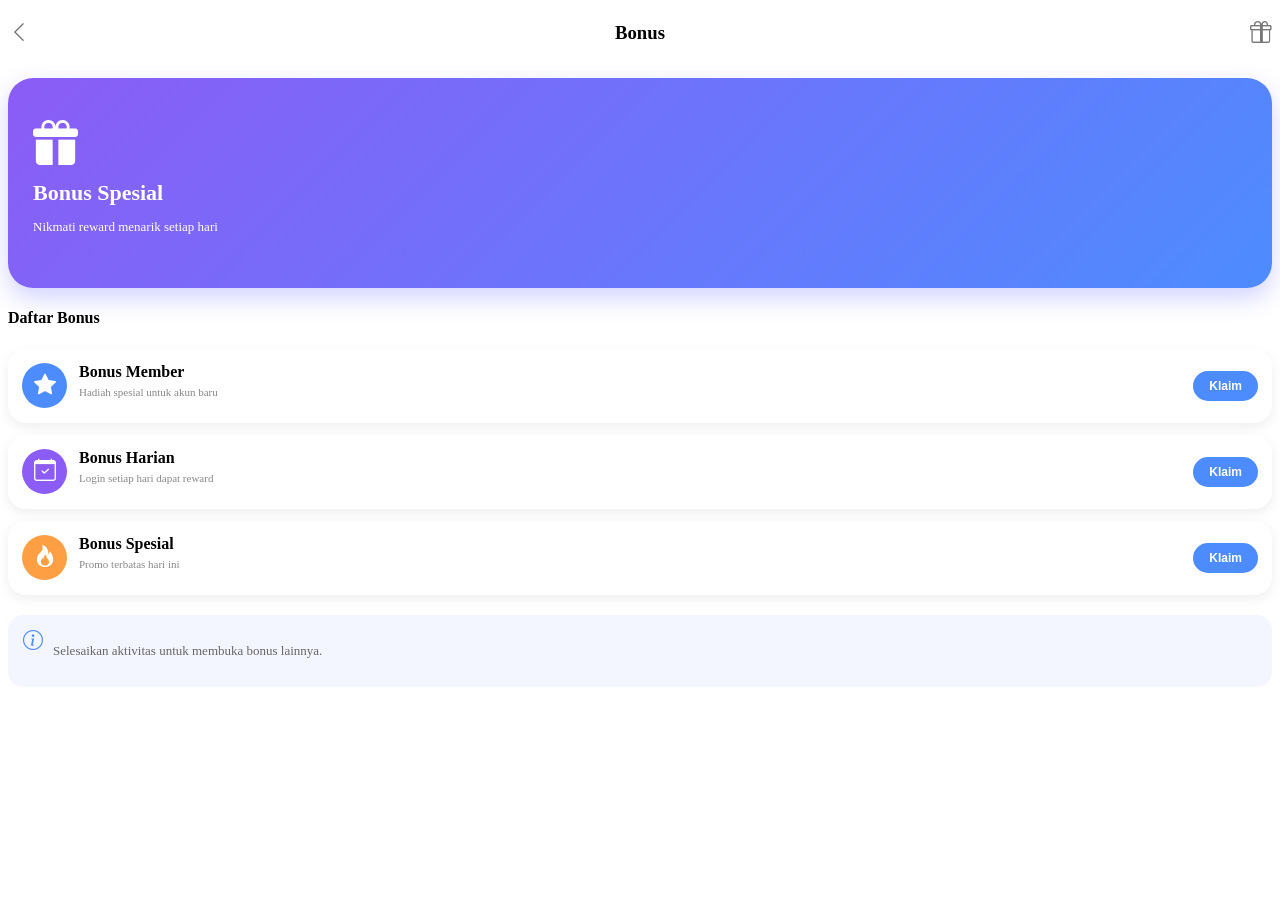
==== bonus.html @ 9101ee60 "Add files via upload" ====
<!DOCTYPE html>
<html lang="id">

<head>

<meta charset="UTF-8">
<meta name="viewport" content="width=device-width, initial-scale=1.0">

<title>Bonus</title>


<link 
href="https://cdn.jsdelivr.net/npm/bootstrap-icons@1.11.3/font/bootstrap-icons.min.css"
rel="stylesheet">


<link rel="stylesheet" href="style.css">


</head>


<body>


<div class="mobile-app">



<!-- HEADER -->

<header class="page-header">


<a href="home.html">

<i class="bi bi-chevron-left"></i>

</a>


<h3>
Bonus
</h3>


<i class="bi bi-gift"></i>


</header>






<!-- BONUS HERO -->


<section class="bonus-hero">


<div>


<i class="bi bi-gift-fill"></i>


<h2>
Bonus Spesial
</h2>


<p>
Nikmati reward menarik setiap hari
</p>


</div>



</section>







<!-- LIST BONUS -->


<h4>
Daftar Bonus
</h4>



<section class="bonus-list">





<div class="bonus-card">


<div class="bonus-icon blue">

<i class="bi bi-star-fill"></i>

</div>



<div>

<b>
Bonus Member
</b>


<p>
Hadiah spesial untuk akun baru
</p>


</div>



<button class="claim-btn">

Klaim

</button>


</div>








<div class="bonus-card">


<div class="bonus-icon purple">

<i class="bi bi-calendar-check"></i>

</div>



<div>

<b>
Bonus Harian
</b>


<p>
Login setiap hari dapat reward
</p>


</div>



<button class="claim-btn">

Klaim

</button>


</div>








<div class="bonus-card">


<div class="bonus-icon orange">

<i class="bi bi-fire"></i>

</div>



<div>

<b>
Bonus Spesial
</b>


<p>
Promo terbatas hari ini
</p>


</div>



<button class="claim-btn">

Klaim

</button>


</div>




</section>








<!-- INFO -->


<section class="bonus-info">


<i class="bi bi-info-circle"></i>


<p>
Selesaikan aktivitas untuk membuka bonus lainnya.
</p>


</section>





</div>





<script src="script.js"></script>


<script>


// tombol klaim


document.querySelectorAll(".claim-btn")
.forEach(btn=>{


btn.onclick=function(){


alert("Bonus berhasil diklaim");


}



});


</script>




</body>

</html>
---- style.css ----
/* LOGIN PAGE */


.login-page{


min-height:100vh;

display:flex;

align-items:center;

justify-content:center;


background:

linear-gradient(
135deg,
#eef3ff,
#f9f1ff
);


padding:20px;


}



.login-box{


width:100%;

max-width:380px;

background:white;


border-radius:25px;


padding:35px 25px;


text-align:center;


box-shadow:

0 15px 40px rgba(0,0,0,.08);


}



.logo{


width:80px;

height:80px;

border-radius:50%;


margin:auto;

display:flex;

align-items:center;

justify-content:center;


background:

linear-gradient(
135deg,
#5d8cff,
#8c5cff
);


color:white;


font-size:40px;


margin-bottom:20px;


}



.login-box h2{

font-size:24px;

margin-bottom:8px;


}



.login-box p{

font-size:13px;

color:#888;

margin-bottom:25px;


}



.input-box{


height:55px;

border-radius:15px;


background:#f5f5f7;


display:flex;

align-items:center;


padding:0 15px;


gap:10px;


margin-bottom:15px;


}



.input-box i{

color:#777;

font-size:20px;


}



.input-box input{


border:none;

outline:none;

background:none;


width:100%;


font-size:14px;


}




.login-btn{


width:100%;

height:55px;


border:none;

border-radius:15px;


background:

linear-gradient(
90deg,
#5d8cff,
#8c5cff
);


color:white;


font-weight:bold;


font-size:15px;


}



.login-box small{


display:block;

margin-top:15px;

color:#999;


}

/* =====================
   LOADING SCREEN
===================== */


.loading-screen{

position:fixed;

inset:0;

background:white;

display:none;

align-items:center;

justify-content:center;

z-index:9999;


}



.loading-content{

text-align:center;

}



.loading-logo{


width:80px;

height:80px;


border-radius:50%;


background:

linear-gradient(
135deg,
#5d8cff,
#8c5cff
);


display:flex;

align-items:center;

justify-content:center;


margin:auto;

color:white;

font-size:40px;


animation:pulse 1s infinite;


}



.loading-content h3{

margin-top:20px;

font-size:18px;


}



.loading-content p{

font-size:13px;

color:#888;


}



.loader{


width:35px;

height:35px;

border-radius:50%;


border:4px solid #eee;

border-top-color:#6c63ff;


margin:20px auto;


animation:spin .8s linear infinite;


}



@keyframes spin{

to{

transform:rotate(360deg);

}

}



@keyframes pulse{


50%{

transform:scale(1.1);

}


}

/* HOME */

.home-top{

display:flex;
justify-content:space-between;
align-items:center;

margin-bottom:20px;

}


.home-top h3{

font-size:18px;

}



.home-top p{

font-size:12px;
color:#888;

}



.home-top i{

font-size:22px;
color:#777;

}




.home-balance{


padding:20px;

border-radius:22px;


background:

linear-gradient(
135deg,
#6c63ff,
#4da3ff
);


color:white;


display:flex;

justify-content:space-between;

align-items:center;


box-shadow:

0 10px 25px rgba(80,100,255,.25);


}



.home-balance span{

font-size:12px;

}


.home-balance h1{

font-size:26px;

margin:10px 0;

}



.balance-icon{


width:60px;

height:60px;

border-radius:50%;


background:rgba(255,255,255,.2);


display:flex;

align-items:center;

justify-content:center;


font-size:30px;


}






.menu-grid{

display:grid;

grid-template-columns:repeat(3,1fr);

gap:12px;

}



.menu-card{


height:110px;

background:white;


border-radius:18px;


display:flex;

flex-direction:column;

justify-content:center;

align-items:center;


gap:12px;


box-shadow:

0 5px 15px rgba(0,0,0,.07);


}



.menu-icon{


width:48px;

height:48px;


border-radius:50%;


display:flex;

align-items:center;

justify-content:center;


font-size:24px;

color:white;


}



.blue{
background:#4d8cff;
}


.purple{

background:#8b5cf6;

}


.orange{

background:#ff9f43;

}





.promo-home{


background:

linear-gradient(
120deg,
#ff7b7b,
#ffb347
);


border-radius:20px;


padding:18px;


color:white;


display:flex;

justify-content:space-between;

align-items:center;


}



.promo-home i{

font-size:30px;

display:block;

}



.promo-home p{

font-size:12px;

margin-top:5px;

}



.promo-home button{


border:none;

padding:8px 18px;

border-radius:20px;


background:white;

color:#ff7b7b;


}





.activity-box{


background:white;


padding:15px;


border-radius:18px;


box-shadow:

0 5px 15px rgba(0,0,0,.06);


}



.activity-box div{


font-size:13px;

margin-bottom:10px;


}



.activity-box i{

color:#2ecc71;

margin-right:8px;


}





.bottom-nav{


position:fixed;

bottom:0;

left:50%;

transform:translateX(-50%);


width:100%;

max-width:420px;


height:65px;


background:white;


display:flex;

justify-content:space-around;

align-items:center;


border-top:1px solid #eee;


}



.bottom-nav div{


display:flex;

flex-direction:column;

align-items:center;


color:#999;


}


.bottom-nav i{

font-size:22px;

}


.bottom-nav small{

font-size:11px;

}


.bottom-nav .active{

color:#5d8cff;

}

/* WITHDRAW HEADER */

.withdraw-header{

height:50px;

display:flex;

align-items:center;

justify-content:space-between;

margin-bottom:15px;

}


.withdraw-header i{

font-size:22px;

color:#777;

}


.withdraw-header a{

color:#777;

}





/* WITHDRAW CARD */


.withdraw-card{


background:

linear-gradient(
135deg,
#d8a7ff,
#58b8ff
);


border-radius:18px;


padding:18px;


display:flex;

align-items:center;

justify-content:space-between;


color:white;


}



.withdraw-card p{

font-size:12px;

}



.withdraw-card h1{

font-size:25px;

margin:8px 0;

}



.check-icon{


width:55px;

height:55px;


border-radius:50%;


background:#39c96b;


display:flex;

align-items:center;

justify-content:center;


font-size:35px;


}






/* NOMINAL */


.nominal-grid{


display:grid;

grid-template-columns:1fr 1fr;


gap:12px;


}



.nominal-grid button{


height:55px;


border:none;


border-radius:14px;


background:#4d8cff;


color:white;


font-size:15px;


font-weight:bold;


}







/* TASK */


.task-list{

display:flex;

flex-direction:column;

gap:12px;

}



.task-box{


background:white;


padding:12px;


border-radius:15px;


display:flex;

align-items:center;


gap:12px;


box-shadow:

0 4px 12px rgba(0,0,0,.06);


}



.task-box div:nth-child(2){

flex:1;

}



.task-box p{

font-size:11px;

color:#888;

margin-top:5px;


}



.task-box button{


border:none;

background:#ff9f43;


color:white;


padding:7px 18px;


border-radius:20px;


font-weight:bold;


}



.task-icon{


width:45px;

height:45px;


border-radius:50%;


display:flex;

align-items:center;

justify-content:center;


color:white;


font-size:22px;


}


.task-icon.blue{

background:#4d8cff;

}


.task-icon.purple{

background:#8b5cf6;

}


.task-icon.orange{

background:#ff9f43;

}

.popup{

position:fixed;

inset:0;

background:rgba(0,0,0,.45);

display:flex;

align-items:center;

justify-content:center;

z-index:999;


}



.popup-box{


background:white;

width:300px;

padding:25px;

border-radius:20px;


text-align:center;


animation:popup .3s ease;


}



.popup-box > i{

font-size:45px;

color:#5d8cff;

}



.popup-box h3{

margin:15px 0 10px;

}



.popup-box p{

font-size:13px;

color:#777;

}



.popup-box button{


margin-top:20px;

width:100%;

height:45px;


border:none;


border-radius:12px;


background:

linear-gradient(
90deg,
#5d8cff,
#8c5cff
);


color:white;

font-weight:bold;


}



.loader{


width:40px;

height:40px;


border:4px solid #eee;

border-top-color:#5d8cff;


border-radius:50%;


margin:auto;


animation:spin .8s linear infinite;


}


@keyframes spin{

to{

transform:rotate(360deg);

}

}



@keyframes popup{

from{

transform:scale(.8);

opacity:0;

}

to{

transform:scale(1);

opacity:1;

}

}

/* =====================
   BONUS PAGE
===================== */


.page-header{


height:50px;

display:flex;

align-items:center;

justify-content:space-between;

margin-bottom:20px;


}


.page-header i{

font-size:22px;

color:#777;

}


.page-header a{

color:#777;

}





.bonus-hero{


height:160px;


border-radius:25px;


background:

linear-gradient(
135deg,
#8b5cf6,
#4d8cff
);


color:white;


padding:25px;


display:flex;

align-items:center;


box-shadow:

0 10px 25px rgba(80,80,255,.25);


}



.bonus-hero i{

font-size:45px;

}


.bonus-hero h2{

margin:10px 0 5px;

font-size:22px;


}



.bonus-hero p{

font-size:13px;

}




.bonus-list{


display:flex;

flex-direction:column;

gap:12px;


}




.bonus-card{


background:white;


padding:14px;


border-radius:18px;


display:flex;

align-items:center;


gap:12px;


box-shadow:

0 4px 12px rgba(0,0,0,.07);


}



.bonus-card div:nth-child(2){

flex:1;

}



.bonus-card p{

font-size:11px;

color:#888;

margin-top:5px;


}




.bonus-icon{


width:45px;

height:45px;


border-radius:50%;


display:flex;

align-items:center;

justify-content:center;


color:white;


font-size:22px;


}



.bonus-icon.blue{

background:#4d8cff;

}


.bonus-icon.purple{

background:#8b5cf6;

}


.bonus-icon.orange{

background:#ff9f43;

}




.claim-btn{


border:none;


background:#4d8cff;


color:white;


padding:8px 16px;


border-radius:20px;


font-size:12px;


font-weight:bold;


}





.bonus-info{


margin-top:20px;


padding:15px;


border-radius:15px;


background:#f4f6ff;


display:flex;


gap:10px;


font-size:13px;


color:#666;


}


.bonus-info i{

color:#4d8cff;

font-size:20px;

}
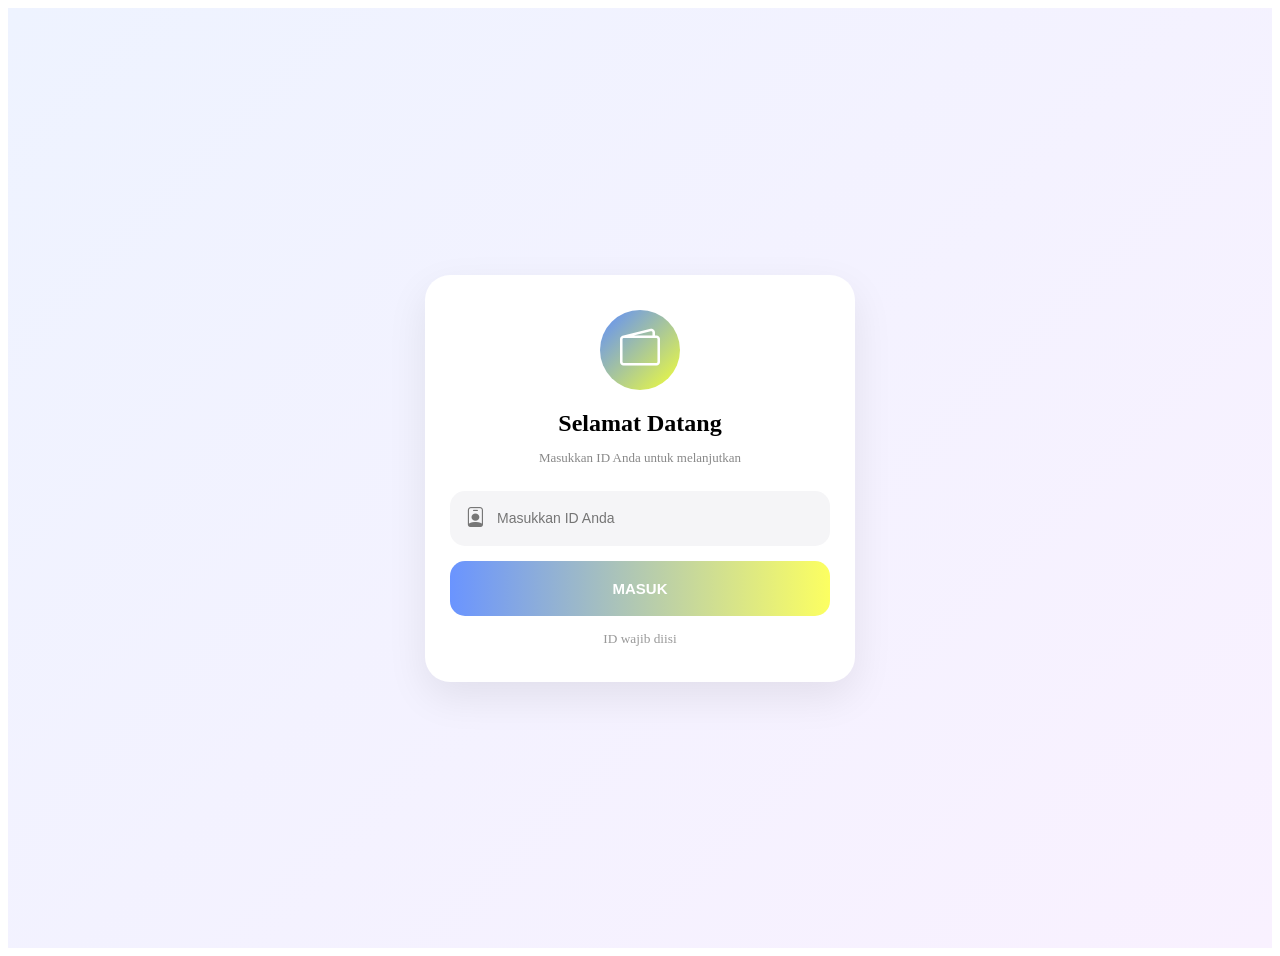
==== commit 5d98fc2a: "Update bonus.html" ====
--- a/bonus.html
+++ b/bonus.html
@@ -292,8 +292,8 @@
 </script>
 
 
-
+<script src="script.js"></script>
 
 </body>
 
-</html>+</html>
--- a/style.css
+++ b/style.css
@@ -81,119 +81,1025 @@
 linear-gradient(
 135deg,
 #5d8cff,
+#f2ff37
+);
+
+
+color:white;
+
+
+font-size:40px;
+
+
+margin-bottom:20px;
+
+
+}
+
+
+
+.login-box h2{
+
+font-size:24px;
+
+margin-bottom:8px;
+
+
+}
+
+
+
+.login-box p{
+
+font-size:13px;
+
+color:#888;
+
+margin-bottom:25px;
+
+
+}
+
+
+
+.input-box{
+
+
+height:55px;
+
+border-radius:15px;
+
+
+background:#f5f5f7;
+
+
+display:flex;
+
+align-items:center;
+
+
+padding:0 15px;
+
+
+gap:10px;
+
+
+margin-bottom:15px;
+
+
+}
+
+
+
+.input-box i{
+
+color:#777;
+
+font-size:20px;
+
+
+}
+
+
+
+.input-box input{
+
+
+border:none;
+
+outline:none;
+
+background:none;
+
+
+width:100%;
+
+
+font-size:14px;
+
+
+}
+
+
+
+
+.login-btn{
+
+
+width:100%;
+
+height:55px;
+
+
+border:none;
+
+border-radius:15px;
+
+
+background:
+
+linear-gradient(
+90deg,
+#6a94ff,
+#fcff61
+);
+
+
+color:white;
+
+
+font-weight:bold;
+
+
+font-size:15px;
+
+
+}
+
+
+
+.login-box small{
+
+
+display:block;
+
+margin-top:15px;
+
+color:#999;
+
+
+}
+
+/* =====================
+   LOADING SCREEN
+===================== */
+
+
+.loading-screen{
+
+position:fixed;
+
+inset:0;
+
+background:white;
+
+display:none;
+
+align-items:center;
+
+justify-content:center;
+
+z-index:9999;
+
+
+}
+
+
+
+.loading-content{
+
+text-align:center;
+
+}
+
+
+
+.loading-logo{
+
+
+width:80px;
+
+height:80px;
+
+
+border-radius:50%;
+
+
+background:
+
+linear-gradient(
+135deg,
+#5d8cff,
 #8c5cff
 );
 
 
+display:flex;
+
+align-items:center;
+
+justify-content:center;
+
+
+margin:auto;
+
 color:white;
 
-
 font-size:40px;
 
 
+animation:pulse 1s infinite;
+
+
+}
+
+
+
+.loading-content h3{
+
+margin-top:20px;
+
+font-size:18px;
+
+
+}
+
+
+
+.loading-content p{
+
+font-size:13px;
+
+color:#888;
+
+
+}
+
+
+
+.loader{
+
+
+width:35px;
+
+height:35px;
+
+border-radius:50%;
+
+
+border:4px solid #eee;
+
+border-top-color:#6c63ff;
+
+
+margin:20px auto;
+
+
+animation:spin .8s linear infinite;
+
+
+}
+
+
+
+@keyframes spin{
+
+to{
+
+transform:rotate(360deg);
+
+}
+
+}
+
+
+
+@keyframes pulse{
+
+
+50%{
+
+transform:scale(1.1);
+
+}
+
+
+}
+
+/* HOME */
+
+.home-top{
+
+display:flex;
+justify-content:space-between;
+align-items:center;
+
 margin-bottom:20px;
 
-
-}
-
-
-
-.login-box h2{
+}
+
+
+.home-top h3{
+
+font-size:18px;
+
+}
+
+
+
+.home-top p{
+
+font-size:12px;
+color:#888;
+
+}
+
+
+
+.home-top i{
+
+font-size:22px;
+color:#777;
+
+}
+
+
+
+
+.home-balance{
+
+
+padding:20px;
+
+border-radius:22px;
+
+
+background:
+
+linear-gradient(
+135deg,
+#6c63ff,
+#4da3ff
+);
+
+
+color:white;
+
+
+display:flex;
+
+justify-content:space-between;
+
+align-items:center;
+
+
+box-shadow:
+
+0 10px 25px rgba(80,100,255,.25);
+
+
+}
+
+
+
+.home-balance span{
+
+font-size:12px;
+
+}
+
+
+.home-balance h1{
+
+font-size:26px;
+
+margin:10px 0;
+
+}
+
+
+
+.balance-icon{
+
+
+width:60px;
+
+height:60px;
+
+border-radius:50%;
+
+
+background:rgba(255,255,255,.2);
+
+
+display:flex;
+
+align-items:center;
+
+justify-content:center;
+
+
+font-size:30px;
+
+
+}
+
+
+
+
+
+
+.menu-grid{
+
+display:grid;
+
+grid-template-columns:repeat(3,1fr);
+
+gap:12px;
+
+}
+
+
+
+.menu-card{
+
+
+height:110px;
+
+background:white;
+
+
+border-radius:18px;
+
+
+display:flex;
+
+flex-direction:column;
+
+justify-content:center;
+
+align-items:center;
+
+
+gap:12px;
+
+
+box-shadow:
+
+0 5px 15px rgba(0,0,0,.07);
+
+
+}
+
+
+
+.menu-icon{
+
+
+width:48px;
+
+height:48px;
+
+
+border-radius:50%;
+
+
+display:flex;
+
+align-items:center;
+
+justify-content:center;
+
 
 font-size:24px;
 
-margin-bottom:8px;
-
-
-}
-
-
-
-.login-box p{
+color:white;
+
+
+}
+
+
+
+.blue{
+background:#4d8cff;
+}
+
+
+.purple{
+
+background:#8b5cf6;
+
+}
+
+
+.orange{
+
+background:#ff9f43;
+
+}
+
+
+
+
+
+.promo-home{
+
+
+background:
+
+linear-gradient(
+120deg,
+#ff7b7b,
+#ffb347
+);
+
+
+border-radius:20px;
+
+
+padding:18px;
+
+
+color:white;
+
+
+display:flex;
+
+justify-content:space-between;
+
+align-items:center;
+
+
+}
+
+
+
+.promo-home i{
+
+font-size:30px;
+
+display:block;
+
+}
+
+
+
+.promo-home p{
+
+font-size:12px;
+
+margin-top:5px;
+
+}
+
+
+
+.promo-home button{
+
+
+border:none;
+
+padding:8px 18px;
+
+border-radius:20px;
+
+
+background:white;
+
+color:#ff7b7b;
+
+
+}
+
+
+
+
+
+.activity-box{
+
+
+background:white;
+
+
+padding:15px;
+
+
+border-radius:18px;
+
+
+box-shadow:
+
+0 5px 15px rgba(0,0,0,.06);
+
+
+}
+
+
+
+.activity-box div{
+
 
 font-size:13px;
 
+margin-bottom:10px;
+
+
+}
+
+
+
+.activity-box i{
+
+color:#2ecc71;
+
+margin-right:8px;
+
+
+}
+
+
+
+/* WITHDRAW HEADER */
+
+.withdraw-header{
+
+height:50px;
+
+display:flex;
+
+align-items:center;
+
+justify-content:space-between;
+
+margin-bottom:15px;
+
+}
+
+
+.withdraw-header i{
+
+font-size:22px;
+
+color:#777;
+
+}
+
+
+.withdraw-header a{
+
+color:#777;
+
+}
+
+
+
+
+
+/* WITHDRAW CARD */
+
+
+.withdraw-card{
+
+
+background:
+
+linear-gradient(
+135deg,
+#d8a7ff,
+#58b8ff
+);
+
+
+border-radius:18px;
+
+
+padding:18px;
+
+
+display:flex;
+
+align-items:center;
+
+justify-content:space-between;
+
+
+color:white;
+
+
+}
+
+
+
+.withdraw-card p{
+
+font-size:12px;
+
+}
+
+
+
+.withdraw-card h1{
+
+font-size:25px;
+
+margin:8px 0;
+
+}
+
+
+
+.check-icon{
+
+
+width:55px;
+
+height:55px;
+
+
+border-radius:50%;
+
+
+background:#39c96b;
+
+
+display:flex;
+
+align-items:center;
+
+justify-content:center;
+
+
+font-size:35px;
+
+
+}
+
+
+
+
+
+
+/* NOMINAL */
+
+
+.nominal-grid{
+
+
+display:grid;
+
+grid-template-columns:1fr 1fr;
+
+
+gap:12px;
+
+
+}
+
+
+
+.nominal-grid button{
+
+
+height:55px;
+
+
+border:none;
+
+
+border-radius:14px;
+
+
+background:#4d8cff;
+
+
+color:white;
+
+
+font-size:15px;
+
+
+font-weight:bold;
+
+
+}
+
+
+
+
+
+
+
+/* TASK */
+
+
+.task-list{
+
+display:flex;
+
+flex-direction:column;
+
+gap:12px;
+
+}
+
+
+
+.task-box{
+
+
+background:white;
+
+
+padding:12px;
+
+
+border-radius:15px;
+
+
+display:flex;
+
+align-items:center;
+
+
+gap:12px;
+
+
+box-shadow:
+
+0 4px 12px rgba(0,0,0,.06);
+
+
+}
+
+
+
+.task-box div:nth-child(2){
+
+flex:1;
+
+}
+
+
+
+.task-box p{
+
+font-size:11px;
+
 color:#888;
 
-margin-bottom:25px;
-
-
-}
-
-
-
-.input-box{
-
-
-height:55px;
-
-border-radius:15px;
-
-
-background:#f5f5f7;
-
-
-display:flex;
-
-align-items:center;
-
-
-padding:0 15px;
-
-
-gap:10px;
-
-
-margin-bottom:15px;
-
-
-}
-
-
-
-.input-box i{
+margin-top:5px;
+
+
+}
+
+
+
+.task-box button{
+
+
+border:none;
+
+background:#ff9f43;
+
+
+color:white;
+
+
+padding:7px 18px;
+
+
+border-radius:20px;
+
+
+font-weight:bold;
+
+
+}
+
+
+
+.task-icon{
+
+
+width:45px;
+
+height:45px;
+
+
+border-radius:50%;
+
+
+display:flex;
+
+align-items:center;
+
+justify-content:center;
+
+
+color:white;
+
+
+font-size:22px;
+
+
+}
+
+
+.task-icon.blue{
+
+background:#4d8cff;
+
+}
+
+
+.task-icon.purple{
+
+background:#8b5cf6;
+
+}
+
+
+.task-icon.orange{
+
+background:#ff9f43;
+
+}
+
+.popup{
+
+position:fixed;
+
+inset:0;
+
+background:rgba(0,0,0,.45);
+
+display:flex;
+
+align-items:center;
+
+justify-content:center;
+
+z-index:999;
+
+
+}
+
+
+
+.popup-box{
+
+
+background:white;
+
+width:300px;
+
+padding:25px;
+
+border-radius:20px;
+
+
+text-align:center;
+
+
+animation:popup .3s ease;
+
+
+}
+
+
+
+.popup-box > i{
+
+font-size:45px;
+
+color:#5d8cff;
+
+}
+
+
+
+.popup-box h3{
+
+margin:15px 0 10px;
+
+}
+
+
+
+.popup-box p{
+
+font-size:13px;
 
 color:#777;
 
-font-size:20px;
-
-
-}
-
-
-
-.input-box input{
+}
+
+
+
+.popup-box button{
+
+
+margin-top:20px;
+
+width:100%;
+
+height:45px;
 
 
 border:none;
 
-outline:none;
-
-background:none;
-
-
-width:100%;
-
-
-font-size:14px;
-
-
-}
-
-
-
-
-.login-btn{
-
-
-width:100%;
-
-height:55px;
-
-
-border:none;
-
-border-radius:15px;
+
+border-radius:12px;
 
 
 background:
@@ -207,987 +1113,6 @@
 
 color:white;
 
-
-font-weight:bold;
-
-
-font-size:15px;
-
-
-}
-
-
-
-.login-box small{
-
-
-display:block;
-
-margin-top:15px;
-
-color:#999;
-
-
-}
-
-/* =====================
-   LOADING SCREEN
-===================== */
-
-
-.loading-screen{
-
-position:fixed;
-
-inset:0;
-
-background:white;
-
-display:none;
-
-align-items:center;
-
-justify-content:center;
-
-z-index:9999;
-
-
-}
-
-
-
-.loading-content{
-
-text-align:center;
-
-}
-
-
-
-.loading-logo{
-
-
-width:80px;
-
-height:80px;
-
-
-border-radius:50%;
-
-
-background:
-
-linear-gradient(
-135deg,
-#5d8cff,
-#8c5cff
-);
-
-
-display:flex;
-
-align-items:center;
-
-justify-content:center;
-
-
-margin:auto;
-
-color:white;
-
-font-size:40px;
-
-
-animation:pulse 1s infinite;
-
-
-}
-
-
-
-.loading-content h3{
-
-margin-top:20px;
-
-font-size:18px;
-
-
-}
-
-
-
-.loading-content p{
-
-font-size:13px;
-
-color:#888;
-
-
-}
-
-
-
-.loader{
-
-
-width:35px;
-
-height:35px;
-
-border-radius:50%;
-
-
-border:4px solid #eee;
-
-border-top-color:#6c63ff;
-
-
-margin:20px auto;
-
-
-animation:spin .8s linear infinite;
-
-
-}
-
-
-
-@keyframes spin{
-
-to{
-
-transform:rotate(360deg);
-
-}
-
-}
-
-
-
-@keyframes pulse{
-
-
-50%{
-
-transform:scale(1.1);
-
-}
-
-
-}
-
-/* HOME */
-
-.home-top{
-
-display:flex;
-justify-content:space-between;
-align-items:center;
-
-margin-bottom:20px;
-
-}
-
-
-.home-top h3{
-
-font-size:18px;
-
-}
-
-
-
-.home-top p{
-
-font-size:12px;
-color:#888;
-
-}
-
-
-
-.home-top i{
-
-font-size:22px;
-color:#777;
-
-}
-
-
-
-
-.home-balance{
-
-
-padding:20px;
-
-border-radius:22px;
-
-
-background:
-
-linear-gradient(
-135deg,
-#6c63ff,
-#4da3ff
-);
-
-
-color:white;
-
-
-display:flex;
-
-justify-content:space-between;
-
-align-items:center;
-
-
-box-shadow:
-
-0 10px 25px rgba(80,100,255,.25);
-
-
-}
-
-
-
-.home-balance span{
-
-font-size:12px;
-
-}
-
-
-.home-balance h1{
-
-font-size:26px;
-
-margin:10px 0;
-
-}
-
-
-
-.balance-icon{
-
-
-width:60px;
-
-height:60px;
-
-border-radius:50%;
-
-
-background:rgba(255,255,255,.2);
-
-
-display:flex;
-
-align-items:center;
-
-justify-content:center;
-
-
-font-size:30px;
-
-
-}
-
-
-
-
-
-
-.menu-grid{
-
-display:grid;
-
-grid-template-columns:repeat(3,1fr);
-
-gap:12px;
-
-}
-
-
-
-.menu-card{
-
-
-height:110px;
-
-background:white;
-
-
-border-radius:18px;
-
-
-display:flex;
-
-flex-direction:column;
-
-justify-content:center;
-
-align-items:center;
-
-
-gap:12px;
-
-
-box-shadow:
-
-0 5px 15px rgba(0,0,0,.07);
-
-
-}
-
-
-
-.menu-icon{
-
-
-width:48px;
-
-height:48px;
-
-
-border-radius:50%;
-
-
-display:flex;
-
-align-items:center;
-
-justify-content:center;
-
-
-font-size:24px;
-
-color:white;
-
-
-}
-
-
-
-.blue{
-background:#4d8cff;
-}
-
-
-.purple{
-
-background:#8b5cf6;
-
-}
-
-
-.orange{
-
-background:#ff9f43;
-
-}
-
-
-
-
-
-.promo-home{
-
-
-background:
-
-linear-gradient(
-120deg,
-#ff7b7b,
-#ffb347
-);
-
-
-border-radius:20px;
-
-
-padding:18px;
-
-
-color:white;
-
-
-display:flex;
-
-justify-content:space-between;
-
-align-items:center;
-
-
-}
-
-
-
-.promo-home i{
-
-font-size:30px;
-
-display:block;
-
-}
-
-
-
-.promo-home p{
-
-font-size:12px;
-
-margin-top:5px;
-
-}
-
-
-
-.promo-home button{
-
-
-border:none;
-
-padding:8px 18px;
-
-border-radius:20px;
-
-
-background:white;
-
-color:#ff7b7b;
-
-
-}
-
-
-
-
-
-.activity-box{
-
-
-background:white;
-
-
-padding:15px;
-
-
-border-radius:18px;
-
-
-box-shadow:
-
-0 5px 15px rgba(0,0,0,.06);
-
-
-}
-
-
-
-.activity-box div{
-
-
-font-size:13px;
-
-margin-bottom:10px;
-
-
-}
-
-
-
-.activity-box i{
-
-color:#2ecc71;
-
-margin-right:8px;
-
-
-}
-
-
-
-
-
-.bottom-nav{
-
-
-position:fixed;
-
-bottom:0;
-
-left:50%;
-
-transform:translateX(-50%);
-
-
-width:100%;
-
-max-width:420px;
-
-
-height:65px;
-
-
-background:white;
-
-
-display:flex;
-
-justify-content:space-around;
-
-align-items:center;
-
-
-border-top:1px solid #eee;
-
-
-}
-
-
-
-.bottom-nav div{
-
-
-display:flex;
-
-flex-direction:column;
-
-align-items:center;
-
-
-color:#999;
-
-
-}
-
-
-.bottom-nav i{
-
-font-size:22px;
-
-}
-
-
-.bottom-nav small{
-
-font-size:11px;
-
-}
-
-
-.bottom-nav .active{
-
-color:#5d8cff;
-
-}
-
-/* WITHDRAW HEADER */
-
-.withdraw-header{
-
-height:50px;
-
-display:flex;
-
-align-items:center;
-
-justify-content:space-between;
-
-margin-bottom:15px;
-
-}
-
-
-.withdraw-header i{
-
-font-size:22px;
-
-color:#777;
-
-}
-
-
-.withdraw-header a{
-
-color:#777;
-
-}
-
-
-
-
-
-/* WITHDRAW CARD */
-
-
-.withdraw-card{
-
-
-background:
-
-linear-gradient(
-135deg,
-#d8a7ff,
-#58b8ff
-);
-
-
-border-radius:18px;
-
-
-padding:18px;
-
-
-display:flex;
-
-align-items:center;
-
-justify-content:space-between;
-
-
-color:white;
-
-
-}
-
-
-
-.withdraw-card p{
-
-font-size:12px;
-
-}
-
-
-
-.withdraw-card h1{
-
-font-size:25px;
-
-margin:8px 0;
-
-}
-
-
-
-.check-icon{
-
-
-width:55px;
-
-height:55px;
-
-
-border-radius:50%;
-
-
-background:#39c96b;
-
-
-display:flex;
-
-align-items:center;
-
-justify-content:center;
-
-
-font-size:35px;
-
-
-}
-
-
-
-
-
-
-/* NOMINAL */
-
-
-.nominal-grid{
-
-
-display:grid;
-
-grid-template-columns:1fr 1fr;
-
-
-gap:12px;
-
-
-}
-
-
-
-.nominal-grid button{
-
-
-height:55px;
-
-
-border:none;
-
-
-border-radius:14px;
-
-
-background:#4d8cff;
-
-
-color:white;
-
-
-font-size:15px;
-
-
-font-weight:bold;
-
-
-}
-
-
-
-
-
-
-
-/* TASK */
-
-
-.task-list{
-
-display:flex;
-
-flex-direction:column;
-
-gap:12px;
-
-}
-
-
-
-.task-box{
-
-
-background:white;
-
-
-padding:12px;
-
-
-border-radius:15px;
-
-
-display:flex;
-
-align-items:center;
-
-
-gap:12px;
-
-
-box-shadow:
-
-0 4px 12px rgba(0,0,0,.06);
-
-
-}
-
-
-
-.task-box div:nth-child(2){
-
-flex:1;
-
-}
-
-
-
-.task-box p{
-
-font-size:11px;
-
-color:#888;
-
-margin-top:5px;
-
-
-}
-
-
-
-.task-box button{
-
-
-border:none;
-
-background:#ff9f43;
-
-
-color:white;
-
-
-padding:7px 18px;
-
-
-border-radius:20px;
-
-
-font-weight:bold;
-
-
-}
-
-
-
-.task-icon{
-
-
-width:45px;
-
-height:45px;
-
-
-border-radius:50%;
-
-
-display:flex;
-
-align-items:center;
-
-justify-content:center;
-
-
-color:white;
-
-
-font-size:22px;
-
-
-}
-
-
-.task-icon.blue{
-
-background:#4d8cff;
-
-}
-
-
-.task-icon.purple{
-
-background:#8b5cf6;
-
-}
-
-
-.task-icon.orange{
-
-background:#ff9f43;
-
-}
-
-.popup{
-
-position:fixed;
-
-inset:0;
-
-background:rgba(0,0,0,.45);
-
-display:flex;
-
-align-items:center;
-
-justify-content:center;
-
-z-index:999;
-
-
-}
-
-
-
-.popup-box{
-
-
-background:white;
-
-width:300px;
-
-padding:25px;
-
-border-radius:20px;
-
-
-text-align:center;
-
-
-animation:popup .3s ease;
-
-
-}
-
-
-
-.popup-box > i{
-
-font-size:45px;
-
-color:#5d8cff;
-
-}
-
-
-
-.popup-box h3{
-
-margin:15px 0 10px;
-
-}
-
-
-
-.popup-box p{
-
-font-size:13px;
-
-color:#777;
-
-}
-
-
-
-.popup-box button{
-
-
-margin-top:20px;
-
-width:100%;
-
-height:45px;
-
-
-border:none;
-
-
-border-radius:12px;
-
-
-background:
-
-linear-gradient(
-90deg,
-#5d8cff,
-#8c5cff
-);
-
-
-color:white;
-
 font-weight:bold;
 
 
@@ -1541,4 +1466,325 @@
 
 font-size:20px;
 
-}+}
+
+/* ==========================
+      MISSION PAGE
+========================== */
+
+.mission-hero{
+
+display:flex;
+justify-content:space-between;
+align-items:center;
+
+padding:22px;
+
+border-radius:22px;
+
+background:linear-gradient(135deg,#5d8cff,#8c5cff);
+
+color:#fff;
+
+box-shadow:0 10px 25px rgba(80,100,255,.25);
+
+margin-bottom:20px;
+
+}
+
+.mission-hero h2{
+
+margin-bottom:8px;
+
+font-size:23px;
+
+}
+
+.mission-hero p{
+
+font-size:13px;
+
+opacity:.9;
+
+}
+
+.mission-icon{
+
+width:70px;
+height:70px;
+
+border-radius:50%;
+
+background:rgba(255,255,255,.2);
+
+display:flex;
+justify-content:center;
+align-items:center;
+
+font-size:34px;
+
+}
+
+.progress-card{
+
+background:#fff;
+
+padding:18px;
+
+border-radius:18px;
+
+box-shadow:0 5px 15px rgba(0,0,0,.06);
+
+margin-bottom:20px;
+
+}
+
+.progress-top{
+
+display:flex;
+justify-content:space-between;
+
+margin-bottom:12px;
+
+font-weight:bold;
+
+}
+
+.progress-bar{
+
+height:12px;
+
+background:#ececec;
+
+border-radius:20px;
+
+overflow:hidden;
+
+}
+
+.progress-fill{
+
+width:40%;
+
+height:100%;
+
+background:linear-gradient(90deg,#5d8cff,#8c5cff);
+
+border-radius:20px;
+
+}
+
+.mission-list{
+
+display:flex;
+
+flex-direction:column;
+
+gap:14px;
+
+}
+
+.mission-card{
+
+background:#fff;
+
+border-radius:18px;
+
+padding:15px;
+
+display:flex;
+
+justify-content:space-between;
+
+align-items:center;
+
+box-shadow:0 5px 15px rgba(0,0,0,.06);
+
+}
+
+.mission-left{
+
+display:flex;
+
+align-items:center;
+
+gap:12px;
+
+}
+
+.done-btn{
+
+border:none;
+
+background:#2ecc71;
+
+color:#fff;
+
+padding:8px 18px;
+
+border-radius:20px;
+
+font-weight:bold;
+
+}
+
+.go-btn{
+
+border:none;
+
+background:#4d8cff;
+
+color:#fff;
+
+padding:8px 18px;
+
+border-radius:20px;
+
+font-weight:bold;
+
+}
+
+/* =====================
+   POPUP ANIMATION
+===================== */
+/* =====================
+   POPUP
+===================== */
+
+.popup{
+    position:fixed;
+    inset:0;
+
+    display:flex;
+    justify-content:center;
+    align-items:center;
+
+    background:rgba(0,0,0,.45);
+
+    z-index:9999;
+
+    opacity:1;
+    visibility:visible;
+
+    transition:
+        opacity .35s ease,
+        visibility .35s ease,
+        background .35s ease;
+}
+
+.popup-box{
+
+    width:300px;
+    background:#fff;
+
+    border-radius:20px;
+
+    padding:25px;
+
+    text-align:center;
+
+    transform:scale(1);
+
+    transition:
+        transform .35s ease,
+        opacity .35s ease;
+
+    animation:popupShow .25s ease;
+
+}
+
+
+
+/* Saat popup ditutup */
+
+.popup.hide{
+
+    opacity:0;
+    visibility:hidden;
+    background:rgba(0,0,0,0);
+
+}
+
+.popup.hide .popup-box{
+
+    opacity:0;
+    transform:scale(.85);
+
+}
+
+
+
+/* Animasi muncul */
+
+@keyframes popupShow{
+
+    from{
+
+        opacity:0;
+        transform:scale(.85);
+
+    }
+
+    to{
+
+        opacity:1;
+        transform:scale(1);
+
+    }
+
+}
+
+/* =====================
+   PAGE TRANSITION
+===================== */
+
+body{
+    opacity: 0;
+    animation: fadeIn .9s ease forwards;
+}
+
+body.fade-out{
+    opacity: 0;
+    transition: opacity .9s ease;
+}
+
+@keyframes fadeIn{
+    from{
+        opacity: 0;
+    }
+    to{
+        opacity: 2;
+    }
+}
+
+.logout-btn{
+
+position:relative;
+z-index:99999;
+
+width:45px;
+height:45px;
+
+border:none;
+border-radius:50%;
+
+background:#f1f1f1;
+
+display:flex;
+align-items:center;
+justify-content:center;
+
+cursor:pointer;
+
+pointer-events:auto;
+
+}
+
+
+.logout-btn i{
+
+font-size:22px;
+
+color:#333;
+
+}
